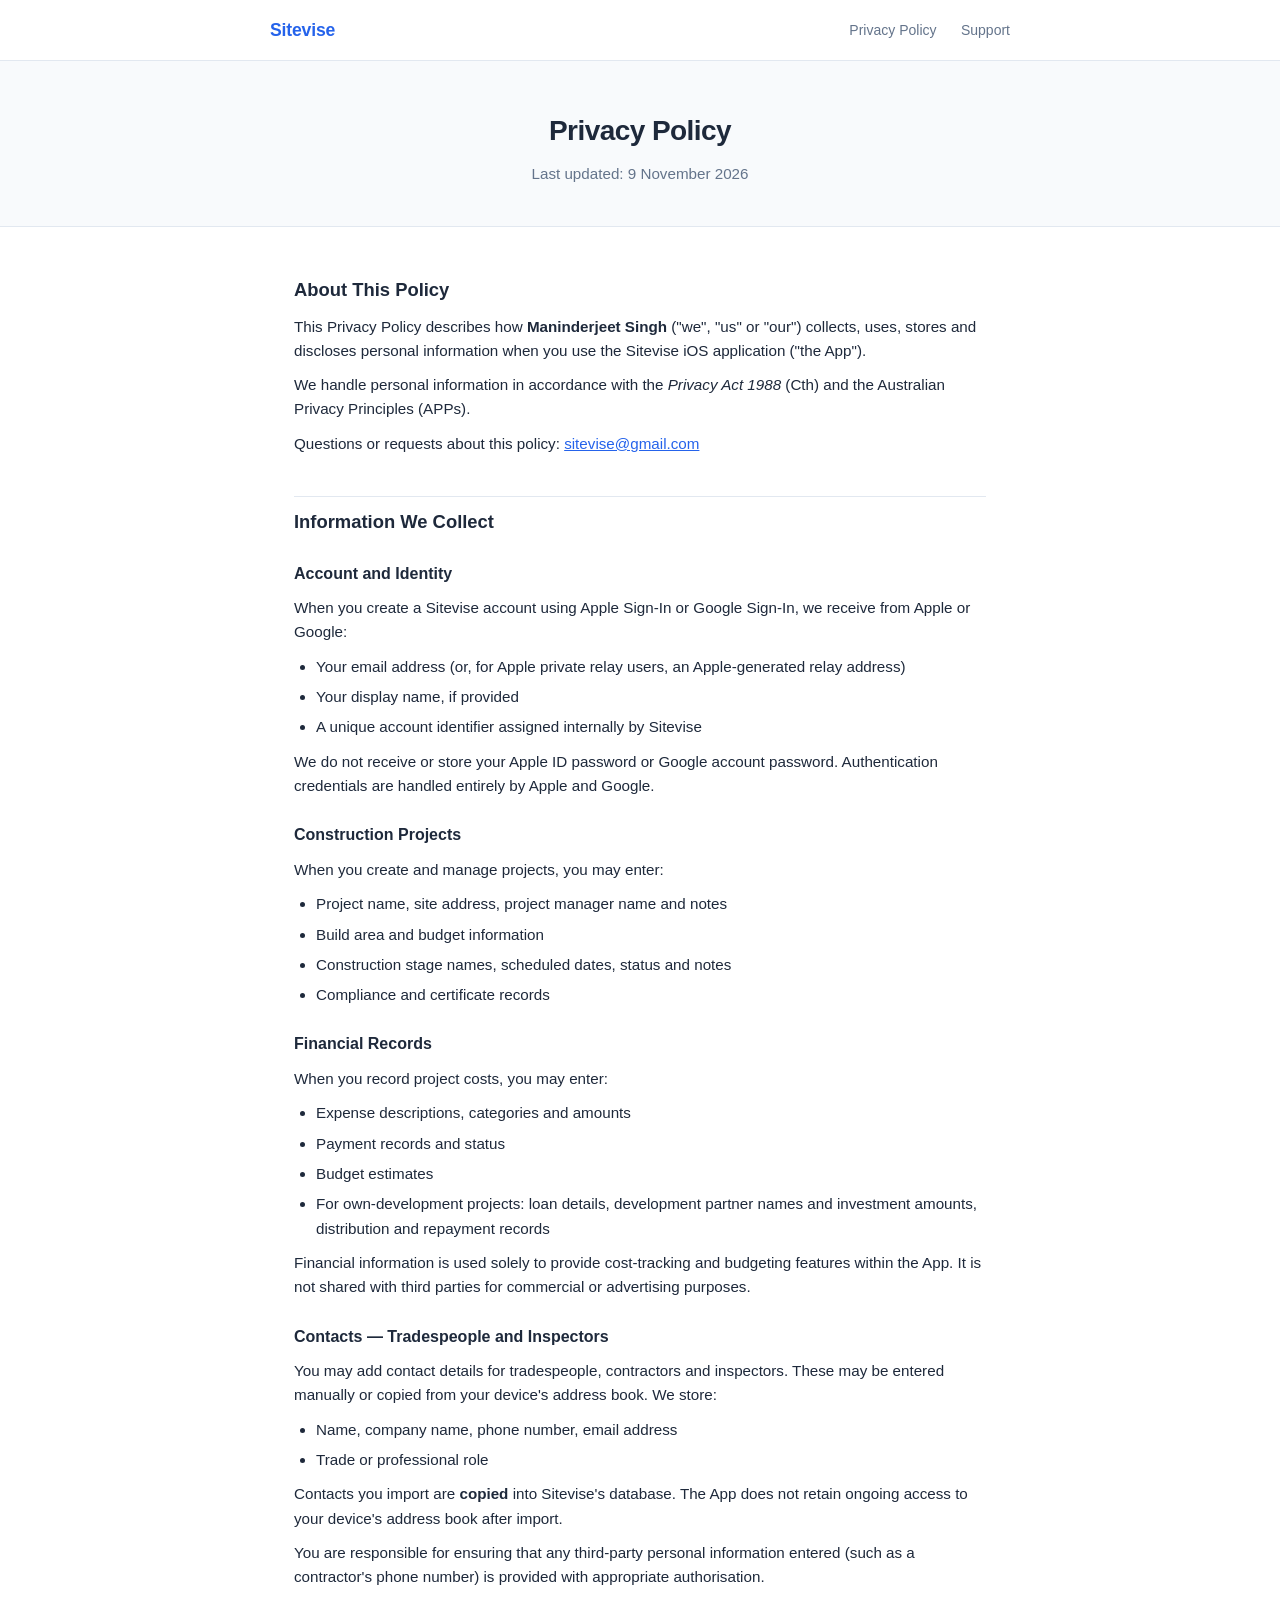
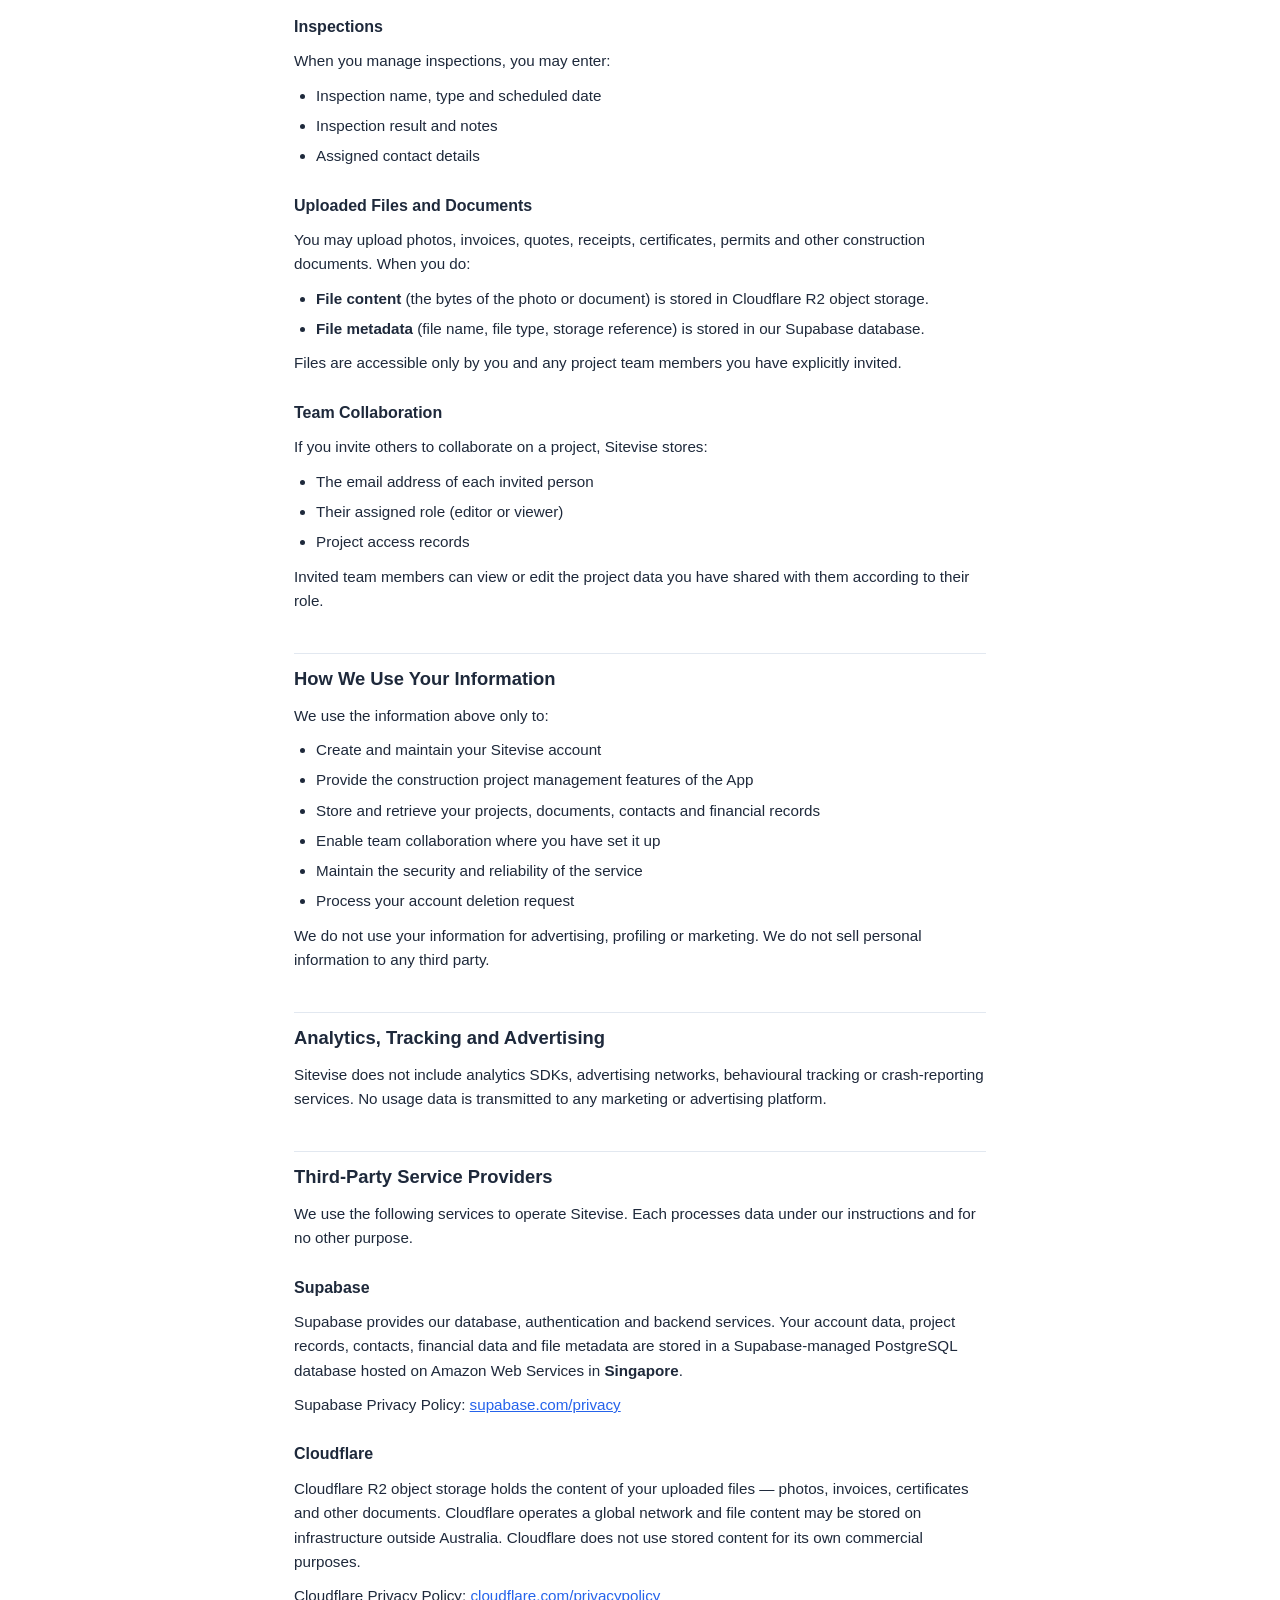
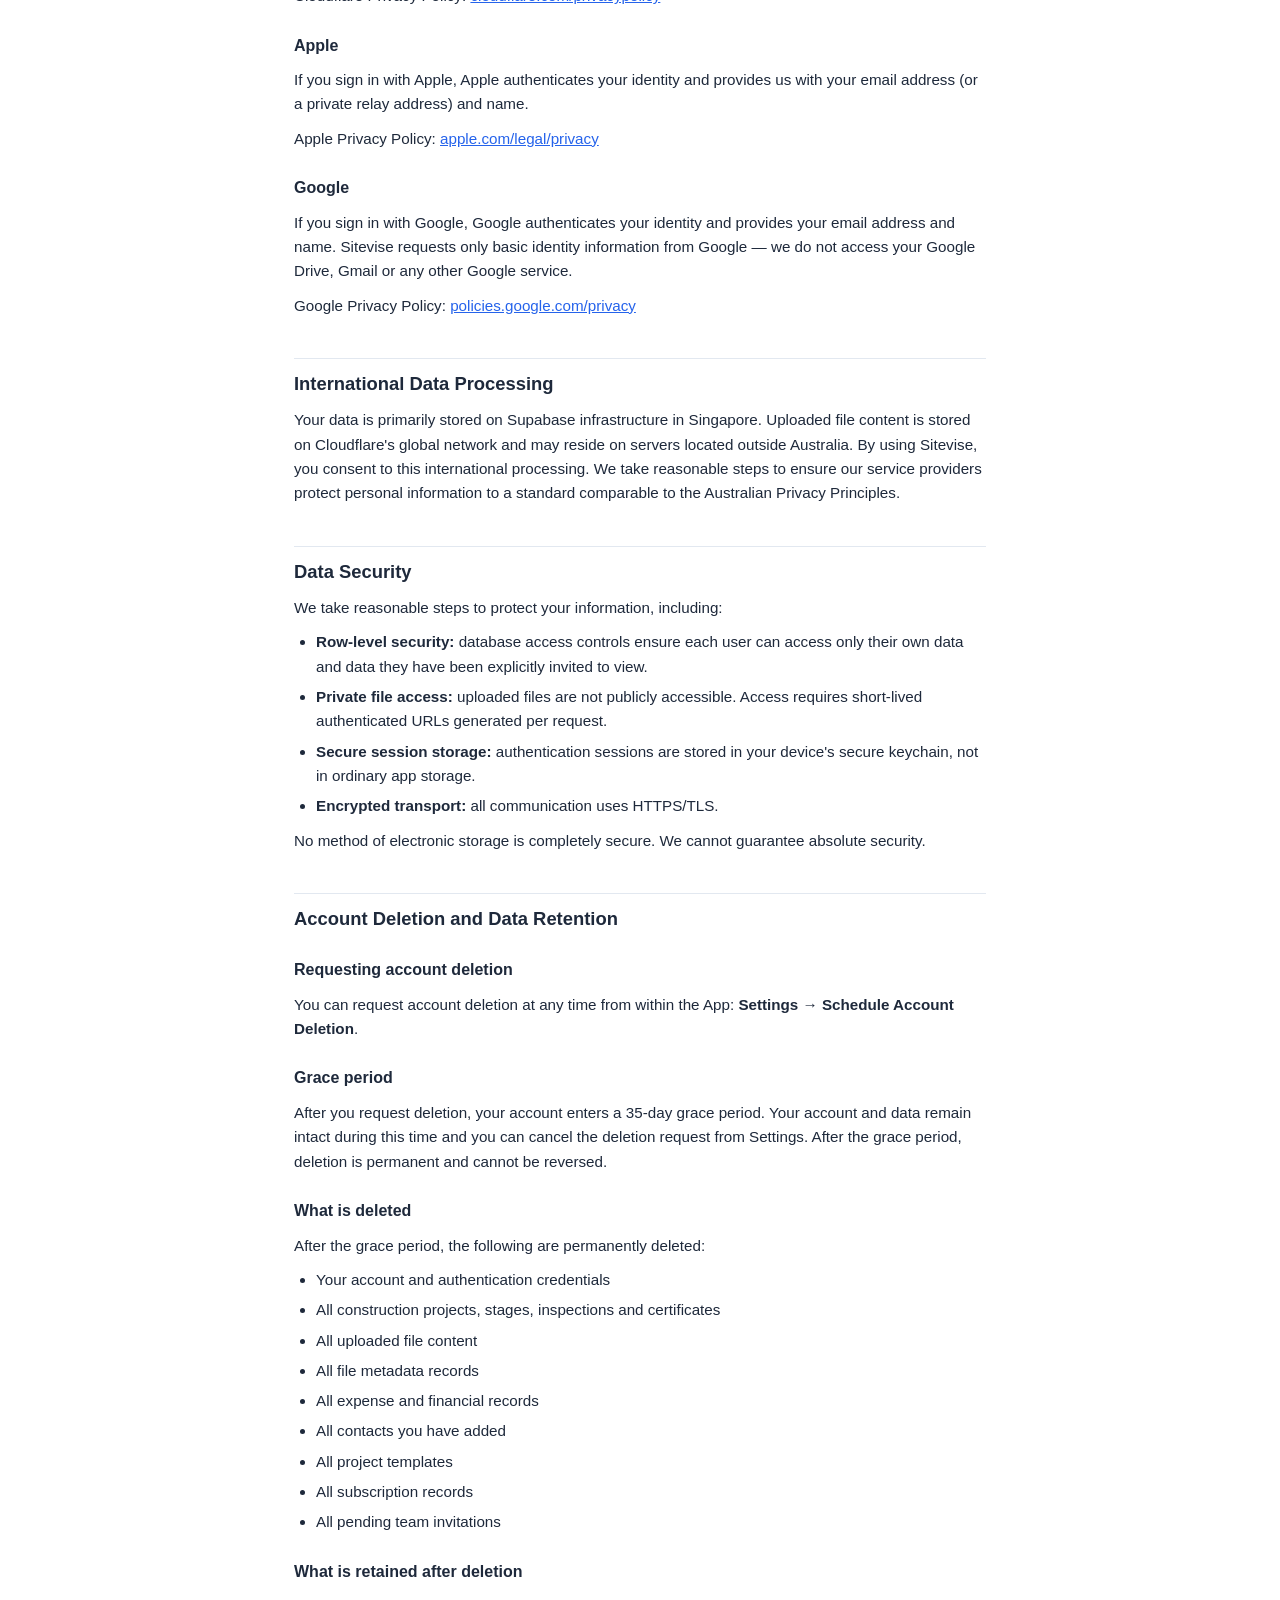
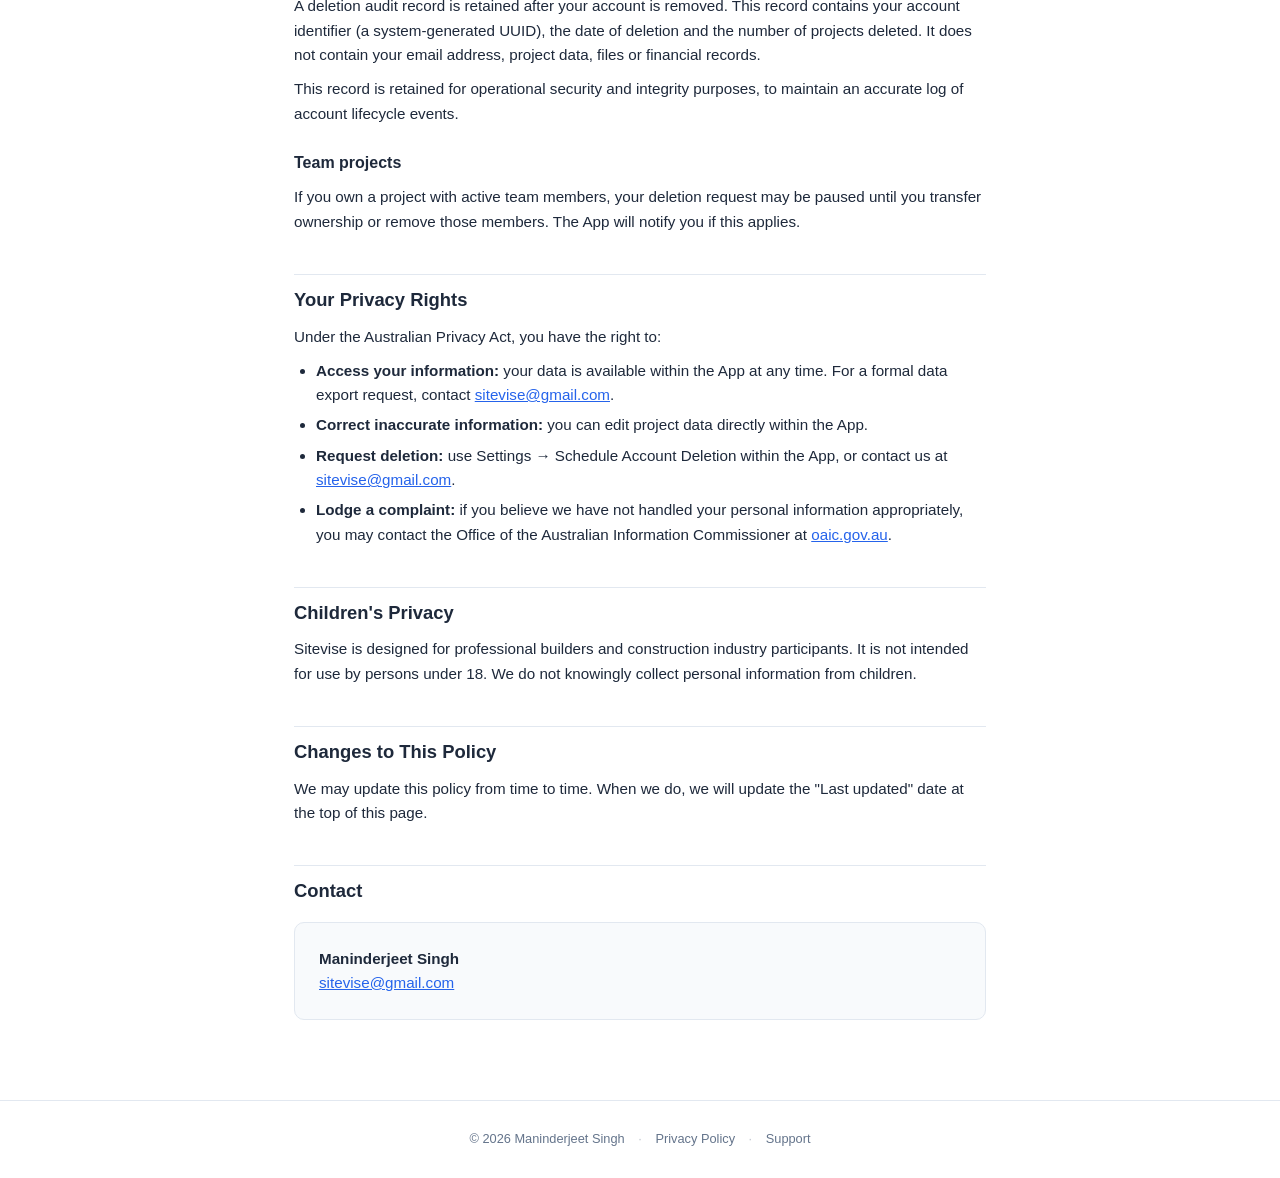
==== privacy/index.html @ a9d1f621 "Initial public site: privacy policy, support, and homepage Sole-trader legal disclosure: Maninderjee" ====
<!DOCTYPE html>
<html lang="en">
<head>
  <meta charset="UTF-8" />
  <meta name="viewport" content="width=device-width, initial-scale=1.0" />
  <title>Privacy Policy — Sitevise</title>
  <meta name="description" content="Sitevise Privacy Policy — how we collect, use, and protect your information." />
  <link rel="stylesheet" href="../style.css" />
</head>
<body>

  <header class="site-header">
    <div class="inner">
      <a class="logo" href="../">Sitevise</a>
      <nav>
        <a href="../privacy/">Privacy Policy</a>
        <a href="../support/">Support</a>
      </nav>
    </div>
  </header>

  <div class="page-hero">
    <h1>Privacy Policy</h1>
    <p class="meta">Last updated: 9 November 2026</p>
  </div>

  <main>
    <div class="prose">

      <h2>About This Policy</h2>
      <p>
        This Privacy Policy describes how <strong>Maninderjeet Singh</strong>
        ("we", "us" or "our") collects, uses, stores and discloses personal information
        when you use the Sitevise iOS application ("the App").
      </p>
      <p>
        We handle personal information in accordance with the <em>Privacy Act 1988</em>
        (Cth) and the Australian Privacy Principles (APPs).
      </p>
      <p>
        Questions or requests about this policy:
        <a href="mailto:sitevise@gmail.com">sitevise@gmail.com</a>
      </p>

      <h2>Information We Collect</h2>

      <h3>Account and Identity</h3>
      <p>
        When you create a Sitevise account using Apple Sign-In or Google Sign-In, we receive
        from Apple or Google:
      </p>
      <ul>
        <li>Your email address (or, for Apple private relay users, an Apple-generated relay address)</li>
        <li>Your display name, if provided</li>
        <li>A unique account identifier assigned internally by Sitevise</li>
      </ul>
      <p>
        We do not receive or store your Apple ID password or Google account password.
        Authentication credentials are handled entirely by Apple and Google.
      </p>

      <h3>Construction Projects</h3>
      <p>When you create and manage projects, you may enter:</p>
      <ul>
        <li>Project name, site address, project manager name and notes</li>
        <li>Build area and budget information</li>
        <li>Construction stage names, scheduled dates, status and notes</li>
        <li>Compliance and certificate records</li>
      </ul>

      <h3>Financial Records</h3>
      <p>When you record project costs, you may enter:</p>
      <ul>
        <li>Expense descriptions, categories and amounts</li>
        <li>Payment records and status</li>
        <li>Budget estimates</li>
        <li>
          For own-development projects: loan details, development partner names
          and investment amounts, distribution and repayment records
        </li>
      </ul>
      <p>
        Financial information is used solely to provide cost-tracking and budgeting features
        within the App. It is not shared with third parties for commercial or advertising
        purposes.
      </p>

      <h3>Contacts — Tradespeople and Inspectors</h3>
      <p>
        You may add contact details for tradespeople, contractors and inspectors. These may
        be entered manually or copied from your device's address book. We store:
      </p>
      <ul>
        <li>Name, company name, phone number, email address</li>
        <li>Trade or professional role</li>
      </ul>
      <p>
        Contacts you import are <strong>copied</strong> into Sitevise's database. The App
        does not retain ongoing access to your device's address book after import.
      </p>
      <p>
        You are responsible for ensuring that any third-party personal information entered
        (such as a contractor's phone number) is provided with appropriate authorisation.
      </p>

      <h3>Inspections</h3>
      <p>When you manage inspections, you may enter:</p>
      <ul>
        <li>Inspection name, type and scheduled date</li>
        <li>Inspection result and notes</li>
        <li>Assigned contact details</li>
      </ul>

      <h3>Uploaded Files and Documents</h3>
      <p>
        You may upload photos, invoices, quotes, receipts, certificates, permits and other
        construction documents. When you do:
      </p>
      <ul>
        <li>
          <strong>File content</strong> (the bytes of the photo or document) is stored
          in Cloudflare R2 object storage.
        </li>
        <li>
          <strong>File metadata</strong> (file name, file type, storage reference) is stored
          in our Supabase database.
        </li>
      </ul>
      <p>
        Files are accessible only by you and any project team members you have explicitly
        invited.
      </p>

      <h3>Team Collaboration</h3>
      <p>
        If you invite others to collaborate on a project, Sitevise stores:
      </p>
      <ul>
        <li>The email address of each invited person</li>
        <li>Their assigned role (editor or viewer)</li>
        <li>Project access records</li>
      </ul>
      <p>
        Invited team members can view or edit the project data you have shared with them
        according to their role.
      </p>

      <h2>How We Use Your Information</h2>
      <p>We use the information above only to:</p>
      <ul>
        <li>Create and maintain your Sitevise account</li>
        <li>Provide the construction project management features of the App</li>
        <li>Store and retrieve your projects, documents, contacts and financial records</li>
        <li>Enable team collaboration where you have set it up</li>
        <li>Maintain the security and reliability of the service</li>
        <li>Process your account deletion request</li>
      </ul>
      <p>
        We do not use your information for advertising, profiling or marketing.
        We do not sell personal information to any third party.
      </p>

      <h2>Analytics, Tracking and Advertising</h2>
      <p>
        Sitevise does not include analytics SDKs, advertising networks, behavioural
        tracking or crash-reporting services. No usage data is transmitted to any
        marketing or advertising platform.
      </p>

      <h2>Third-Party Service Providers</h2>
      <p>
        We use the following services to operate Sitevise. Each processes data under our
        instructions and for no other purpose.
      </p>

      <h3>Supabase</h3>
      <p>
        Supabase provides our database, authentication and backend services. Your account
        data, project records, contacts, financial data and file metadata are stored in a
        Supabase-managed PostgreSQL database hosted on Amazon Web Services in
        <strong>Singapore</strong>.
      </p>
      <p>
        Supabase Privacy Policy:
        <a href="https://supabase.com/privacy" target="_blank" rel="noopener">supabase.com/privacy</a>
      </p>

      <h3>Cloudflare</h3>
      <p>
        Cloudflare R2 object storage holds the content of your uploaded files — photos,
        invoices, certificates and other documents. Cloudflare operates a global network
        and file content may be stored on infrastructure outside Australia. Cloudflare does
        not use stored content for its own commercial purposes.
      </p>
      <p>
        Cloudflare Privacy Policy:
        <a href="https://www.cloudflare.com/privacypolicy/" target="_blank" rel="noopener">cloudflare.com/privacypolicy</a>
      </p>

      <h3>Apple</h3>
      <p>
        If you sign in with Apple, Apple authenticates your identity and provides us with
        your email address (or a private relay address) and name.
      </p>
      <p>
        Apple Privacy Policy:
        <a href="https://www.apple.com/legal/privacy/" target="_blank" rel="noopener">apple.com/legal/privacy</a>
      </p>

      <h3>Google</h3>
      <p>
        If you sign in with Google, Google authenticates your identity and provides your
        email address and name. Sitevise requests only basic identity information from
        Google — we do not access your Google Drive, Gmail or any other Google service.
      </p>
      <p>
        Google Privacy Policy:
        <a href="https://policies.google.com/privacy" target="_blank" rel="noopener">policies.google.com/privacy</a>
      </p>

      <h2>International Data Processing</h2>
      <p>
        Your data is primarily stored on Supabase infrastructure in Singapore.
        Uploaded file content is stored on Cloudflare's global network and may reside
        on servers located outside Australia. By using Sitevise, you consent to this
        international processing. We take reasonable steps to ensure our service providers
        protect personal information to a standard comparable to the Australian Privacy
        Principles.
      </p>

      <h2>Data Security</h2>
      <p>We take reasonable steps to protect your information, including:</p>
      <ul>
        <li>
          <strong>Row-level security:</strong> database access controls ensure each user
          can access only their own data and data they have been explicitly invited to view.
        </li>
        <li>
          <strong>Private file access:</strong> uploaded files are not publicly accessible.
          Access requires short-lived authenticated URLs generated per request.
        </li>
        <li>
          <strong>Secure session storage:</strong> authentication sessions are stored in
          your device's secure keychain, not in ordinary app storage.
        </li>
        <li>
          <strong>Encrypted transport:</strong> all communication uses HTTPS/TLS.
        </li>
      </ul>
      <p>
        No method of electronic storage is completely secure. We cannot guarantee
        absolute security.
      </p>

      <h2>Account Deletion and Data Retention</h2>

      <h3>Requesting account deletion</h3>
      <p>
        You can request account deletion at any time from within the App:
        <strong>Settings → Schedule Account Deletion</strong>.
      </p>

      <h3>Grace period</h3>
      <p>
        After you request deletion, your account enters a 35-day grace period. Your account
        and data remain intact during this time and you can cancel the deletion request from
        Settings. After the grace period, deletion is permanent and cannot be reversed.
      </p>

      <h3>What is deleted</h3>
      <p>
        After the grace period, the following are permanently deleted:
      </p>
      <ul>
        <li>Your account and authentication credentials</li>
        <li>All construction projects, stages, inspections and certificates</li>
        <li>All uploaded file content</li>
        <li>All file metadata records</li>
        <li>All expense and financial records</li>
        <li>All contacts you have added</li>
        <li>All project templates</li>
        <li>All subscription records</li>
        <li>All pending team invitations</li>
      </ul>

      <h3>What is retained after deletion</h3>
      <p>
        A deletion audit record is retained after your account is removed. This record
        contains your account identifier (a system-generated UUID), the date of deletion
        and the number of projects deleted. It does not contain your email address,
        project data, files or financial records.
      </p>
      <p>
        This record is retained for operational security and integrity purposes, to
        maintain an accurate log of account lifecycle events.
      </p>

      <h3>Team projects</h3>
      <p>
        If you own a project with active team members, your deletion request may be
        paused until you transfer ownership or remove those members. The App will
        notify you if this applies.
      </p>

      <h2>Your Privacy Rights</h2>
      <p>Under the Australian Privacy Act, you have the right to:</p>
      <ul>
        <li>
          <strong>Access your information:</strong> your data is available within the App
          at any time. For a formal data export request, contact
          <a href="mailto:sitevise@gmail.com">sitevise@gmail.com</a>.
        </li>
        <li>
          <strong>Correct inaccurate information:</strong> you can edit project data
          directly within the App.
        </li>
        <li>
          <strong>Request deletion:</strong> use Settings → Schedule Account Deletion within
          the App, or contact us at
          <a href="mailto:sitevise@gmail.com">sitevise@gmail.com</a>.
        </li>
        <li>
          <strong>Lodge a complaint:</strong> if you believe we have not handled your personal
          information appropriately, you may contact the Office of the Australian Information
          Commissioner at
          <a href="https://www.oaic.gov.au" target="_blank" rel="noopener">oaic.gov.au</a>.
        </li>
      </ul>

      <h2>Children's Privacy</h2>
      <p>
        Sitevise is designed for professional builders and construction industry participants.
        It is not intended for use by persons under 18. We do not knowingly collect
        personal information from children.
      </p>

      <h2>Changes to This Policy</h2>
      <p>
        We may update this policy from time to time. When we do, we will update the
        "Last updated" date at the top of this page.
      </p>

      <h2>Contact</h2>
      <div class="contact-block">
        <p><strong>Maninderjeet Singh</strong></p>
        <p><a href="mailto:sitevise@gmail.com">sitevise@gmail.com</a></p>
      </div>

    </div>
  </main>

  <footer class="site-footer">
    <span>© 2026 Maninderjeet Singh</span>
    <span class="sep">·</span>
    <a href="../privacy/">Privacy Policy</a>
    <span class="sep">·</span>
    <a href="../support/">Support</a>
  </footer>

</body>
</html>
---- style.css ----
/* Sitevise – shared website styles */

*, *::before, *::after { box-sizing: border-box; margin: 0; padding: 0; }

:root {
  --blue:   #2563EB;
  --blue-d: #1D4ED8;
  --text:   #1E293B;
  --muted:  #64748B;
  --border: #E2E8F0;
  --bg:     #F8FAFC;
  --white:  #FFFFFF;
  --radius: 10px;
  --max:    740px;
}

html { font-size: 16px; }

body {
  font-family: -apple-system, BlinkMacSystemFont, "Segoe UI", Helvetica, Arial, sans-serif;
  color: var(--text);
  background: var(--white);
  line-height: 1.6;
  -webkit-font-smoothing: antialiased;
}

/* ── Layout ─────────────────────────────────────────────────────────────── */

.site-header {
  background: var(--white);
  border-bottom: 1px solid var(--border);
  padding: 0 24px;
}
.site-header .inner {
  max-width: var(--max);
  margin: 0 auto;
  height: 60px;
  display: flex;
  align-items: center;
  justify-content: space-between;
}
.site-header .logo {
  font-weight: 700;
  font-size: 1.1rem;
  color: var(--blue);
  text-decoration: none;
  letter-spacing: -0.01em;
}
.site-header nav a {
  font-size: 0.875rem;
  color: var(--muted);
  text-decoration: none;
  margin-left: 20px;
}
.site-header nav a:hover { color: var(--text); }

.page-hero {
  background: var(--bg);
  border-bottom: 1px solid var(--border);
  padding: 48px 24px 40px;
  text-align: center;
}
.page-hero h1 {
  font-size: 1.75rem;
  font-weight: 700;
  color: var(--text);
  letter-spacing: -0.02em;
}
.page-hero p {
  margin-top: 8px;
  font-size: 0.95rem;
  color: var(--muted);
}

main {
  max-width: var(--max);
  margin: 0 auto;
  padding: 48px 24px 80px;
}

/* ── Home hero ───────────────────────────────────────────────────────────── */

.hero {
  text-align: center;
  padding: 80px 24px 48px;
  max-width: var(--max);
  margin: 0 auto;
}
.hero h1 {
  font-size: 2.25rem;
  font-weight: 700;
  color: var(--text);
  letter-spacing: -0.025em;
  line-height: 1.2;
}
.hero p {
  margin-top: 16px;
  font-size: 1.1rem;
  color: var(--muted);
  max-width: 480px;
  margin-left: auto;
  margin-right: auto;
}
.hero-badge {
  display: inline-block;
  background: #EFF6FF;
  color: var(--blue);
  font-size: 0.8rem;
  font-weight: 600;
  letter-spacing: 0.04em;
  text-transform: uppercase;
  padding: 4px 12px;
  border-radius: 100px;
  margin-bottom: 20px;
}

.card-grid {
  display: grid;
  grid-template-columns: repeat(auto-fit, minmax(280px, 1fr));
  gap: 20px;
  max-width: var(--max);
  margin: 48px auto 0;
  padding: 0 24px 80px;
}
.card {
  background: var(--white);
  border: 1px solid var(--border);
  border-radius: var(--radius);
  padding: 32px 28px;
  text-decoration: none;
  color: inherit;
  transition: box-shadow 0.15s, border-color 0.15s;
}
.card:hover {
  border-color: var(--blue);
  box-shadow: 0 4px 16px rgba(37, 99, 235, 0.08);
}
.card-icon {
  width: 40px;
  height: 40px;
  background: #EFF6FF;
  border-radius: 10px;
  display: flex;
  align-items: center;
  justify-content: center;
  font-size: 1.3rem;
  margin-bottom: 16px;
}
.card h2 {
  font-size: 1.1rem;
  font-weight: 600;
  color: var(--text);
  margin-bottom: 8px;
}
.card p {
  font-size: 0.9rem;
  color: var(--muted);
  line-height: 1.55;
}
.card .arrow {
  display: inline-block;
  margin-top: 16px;
  font-size: 0.875rem;
  color: var(--blue);
  font-weight: 500;
}

/* ── Prose (privacy / support) ──────────────────────────────────────────── */

.prose h2 {
  font-size: 1.15rem;
  font-weight: 700;
  color: var(--text);
  margin-top: 40px;
  margin-bottom: 10px;
  padding-top: 10px;
  border-top: 1px solid var(--border);
}
.prose h2:first-child { margin-top: 0; border-top: none; padding-top: 0; }

.prose h3 {
  font-size: 1rem;
  font-weight: 600;
  color: var(--text);
  margin-top: 24px;
  margin-bottom: 8px;
}

.prose p {
  margin-top: 10px;
  font-size: 0.95rem;
  color: var(--text);
}

.prose ul, .prose ol {
  margin-top: 10px;
  padding-left: 22px;
}
.prose li {
  font-size: 0.95rem;
  margin-bottom: 6px;
  color: var(--text);
}

.prose a { color: var(--blue); }
.prose a:hover { color: var(--blue-d); }

.prose .meta {
  font-size: 0.85rem;
  color: var(--muted);
  margin-top: 4px;
}

/* ── Support steps ──────────────────────────────────────────────────────── */

.step-list { list-style: none; padding: 0; margin-top: 12px; }
.step-list li {
  display: flex;
  gap: 14px;
  align-items: flex-start;
  padding: 14px 0;
  border-bottom: 1px solid var(--border);
  font-size: 0.95rem;
}
.step-list li:last-child { border-bottom: none; }
.step-num {
  flex-shrink: 0;
  width: 26px;
  height: 26px;
  border-radius: 50%;
  background: #EFF6FF;
  color: var(--blue);
  font-size: 0.8rem;
  font-weight: 700;
  display: flex;
  align-items: center;
  justify-content: center;
  margin-top: 1px;
}

.contact-block {
  background: var(--bg);
  border: 1px solid var(--border);
  border-radius: var(--radius);
  padding: 24px;
  margin-top: 16px;
}
.contact-block p { margin-top: 0; }
.contact-block a { color: var(--blue); font-weight: 500; }

/* ── Footer ─────────────────────────────────────────────────────────────── */

.site-footer {
  border-top: 1px solid var(--border);
  padding: 28px 24px;
  text-align: center;
  font-size: 0.8rem;
  color: var(--muted);
}
.site-footer a { color: var(--muted); text-decoration: none; }
.site-footer a:hover { color: var(--text); }
.site-footer .sep { margin: 0 10px; opacity: 0.4; }
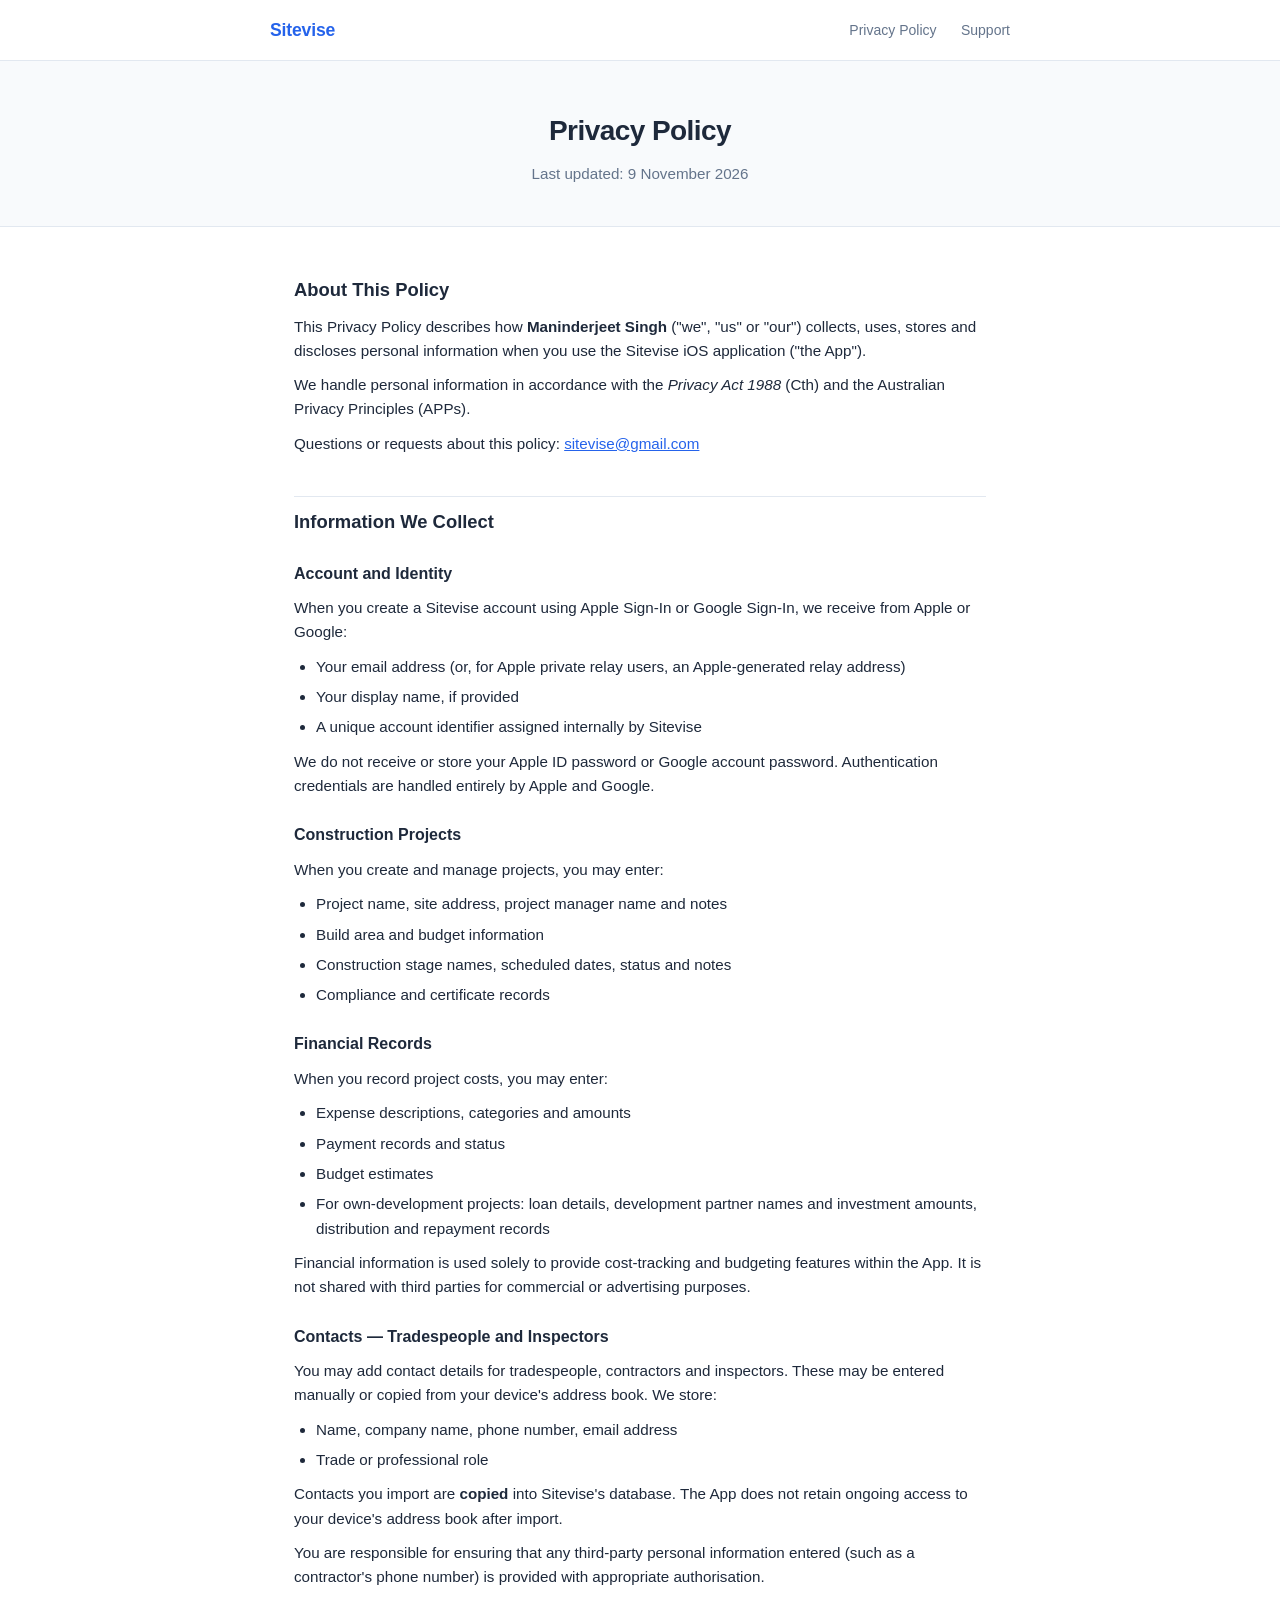
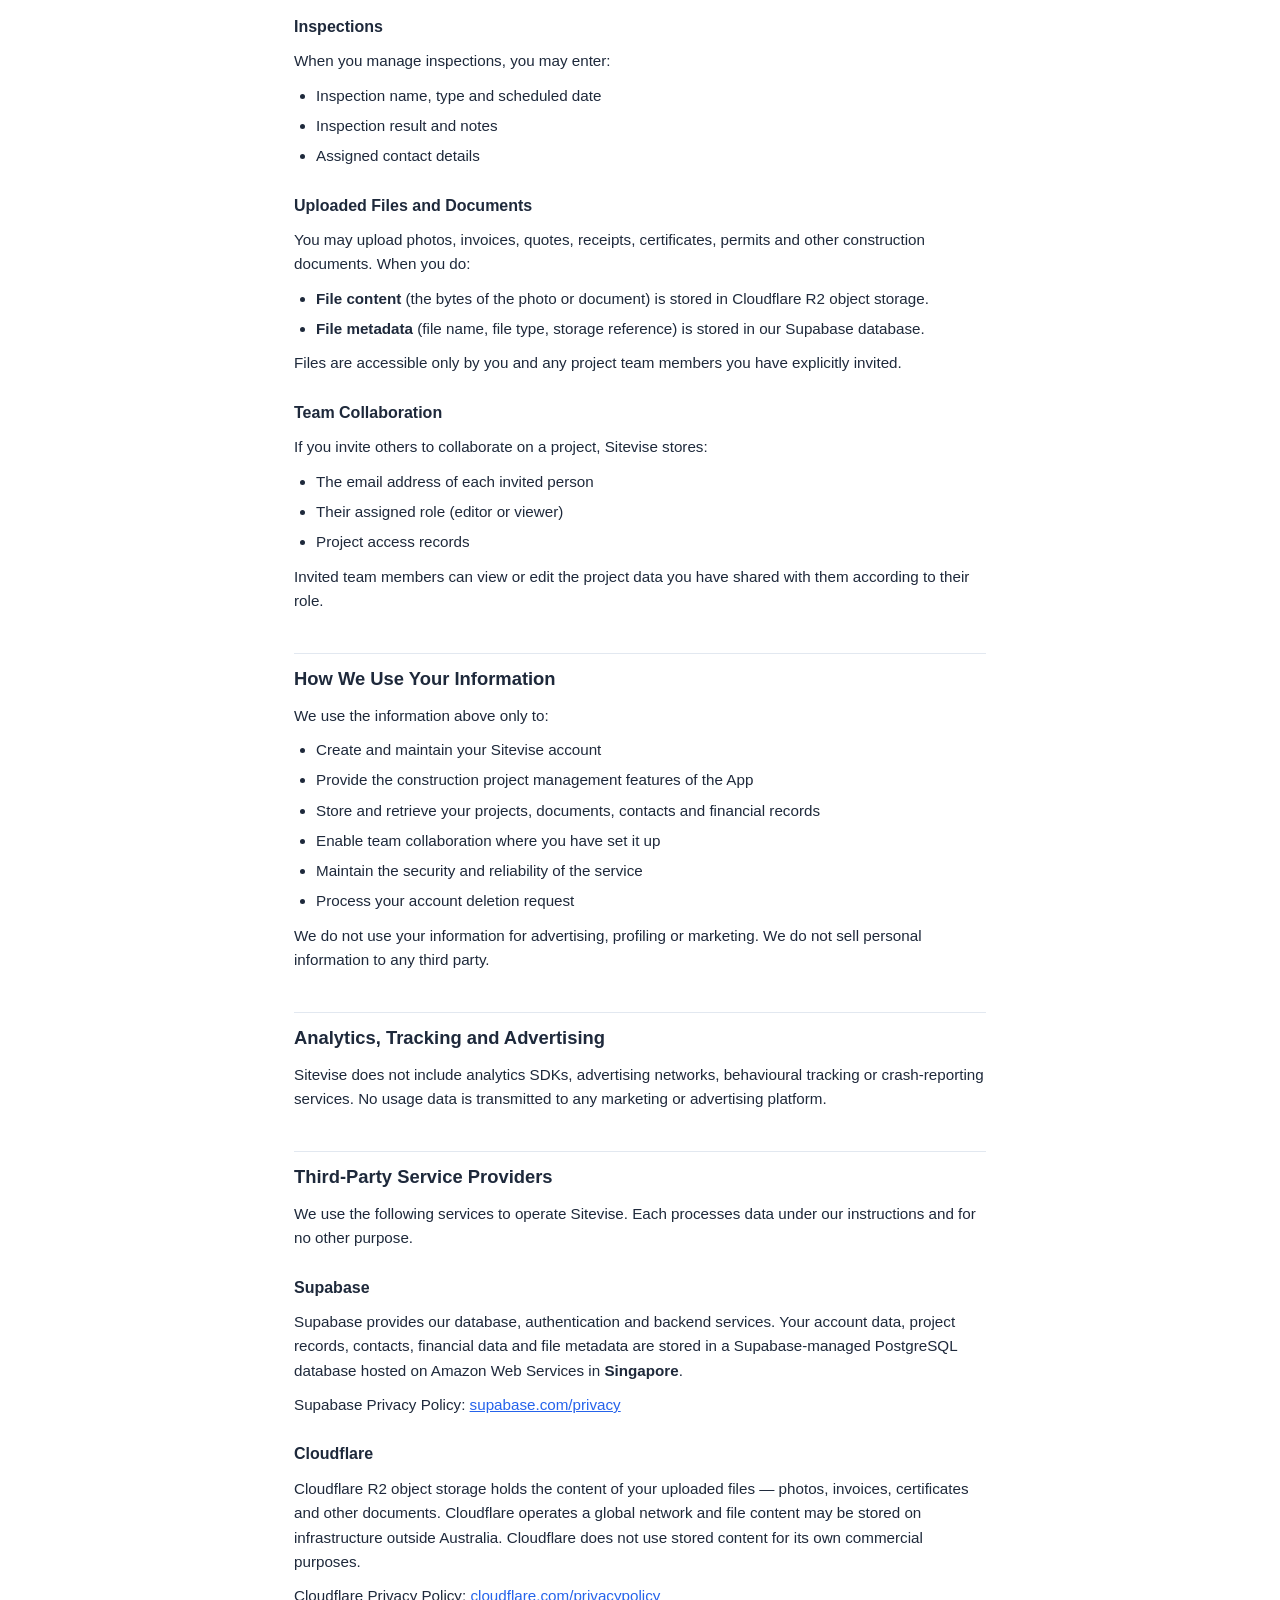
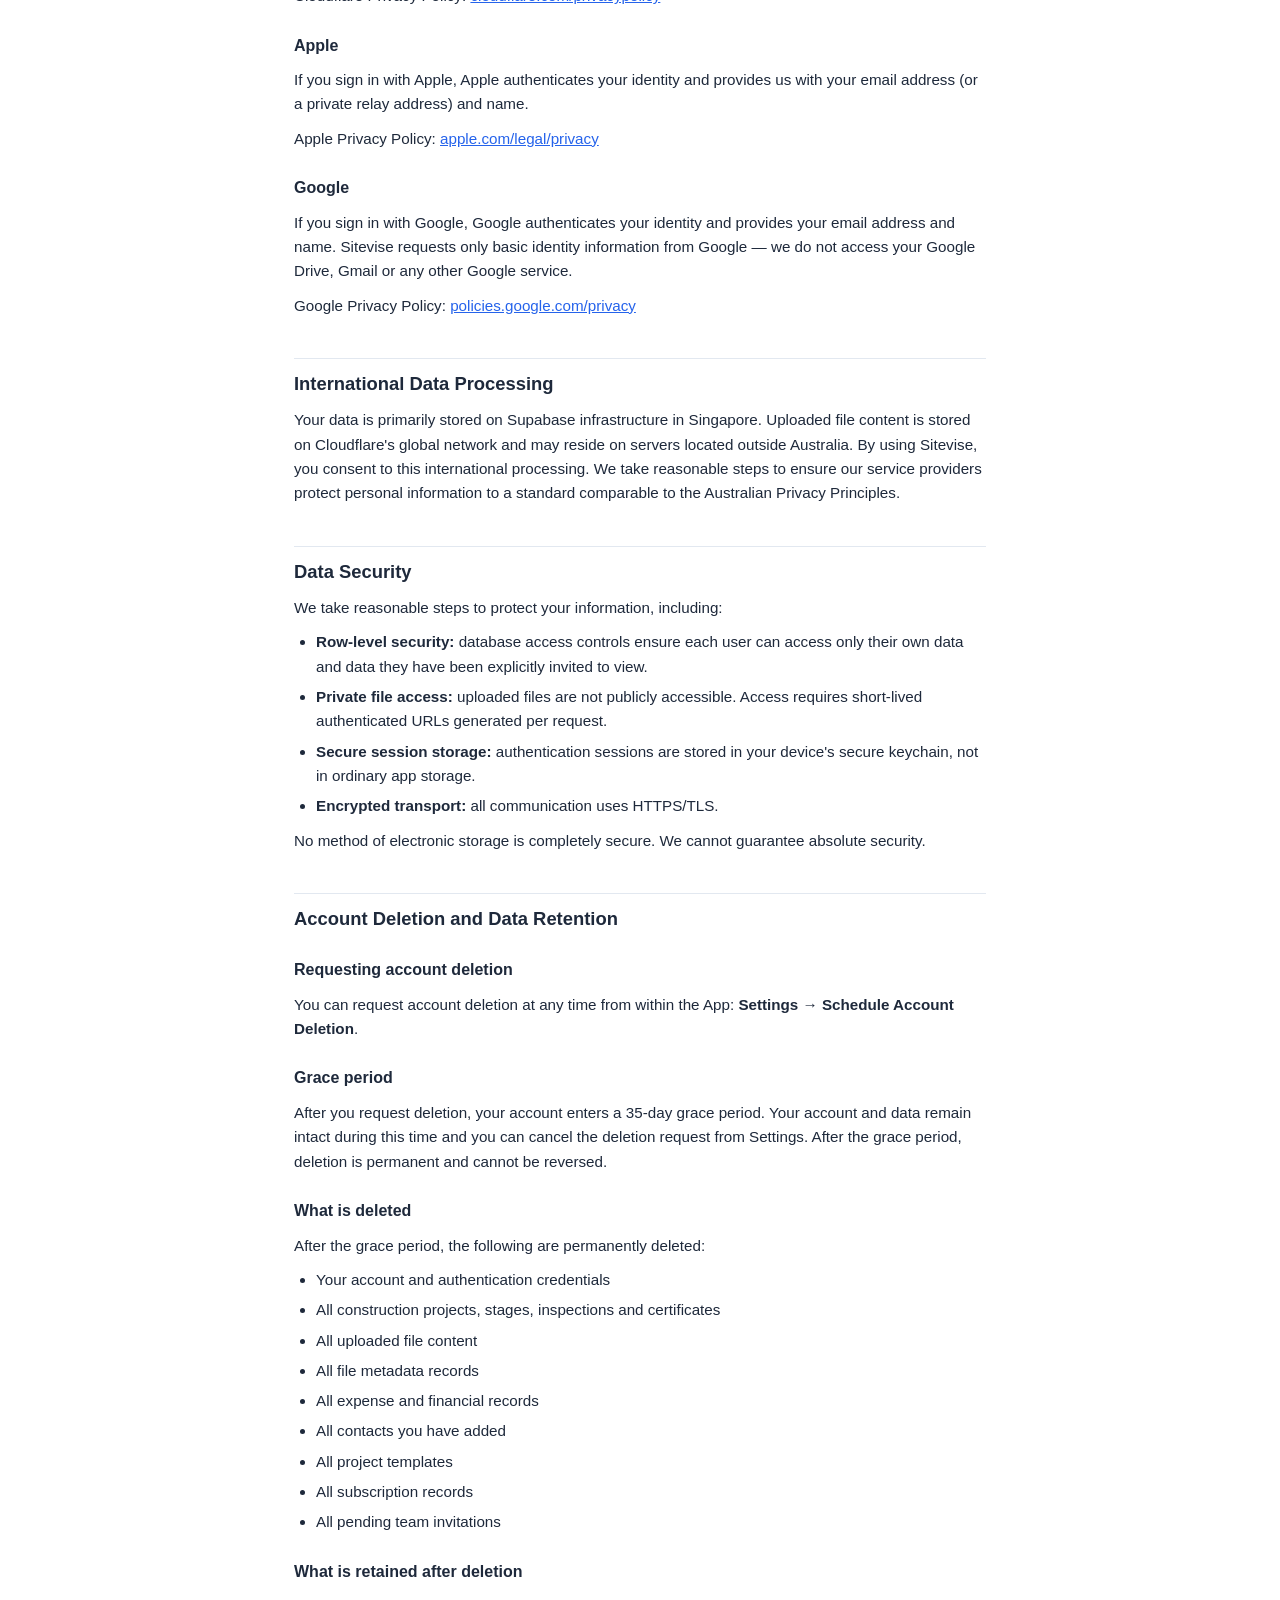
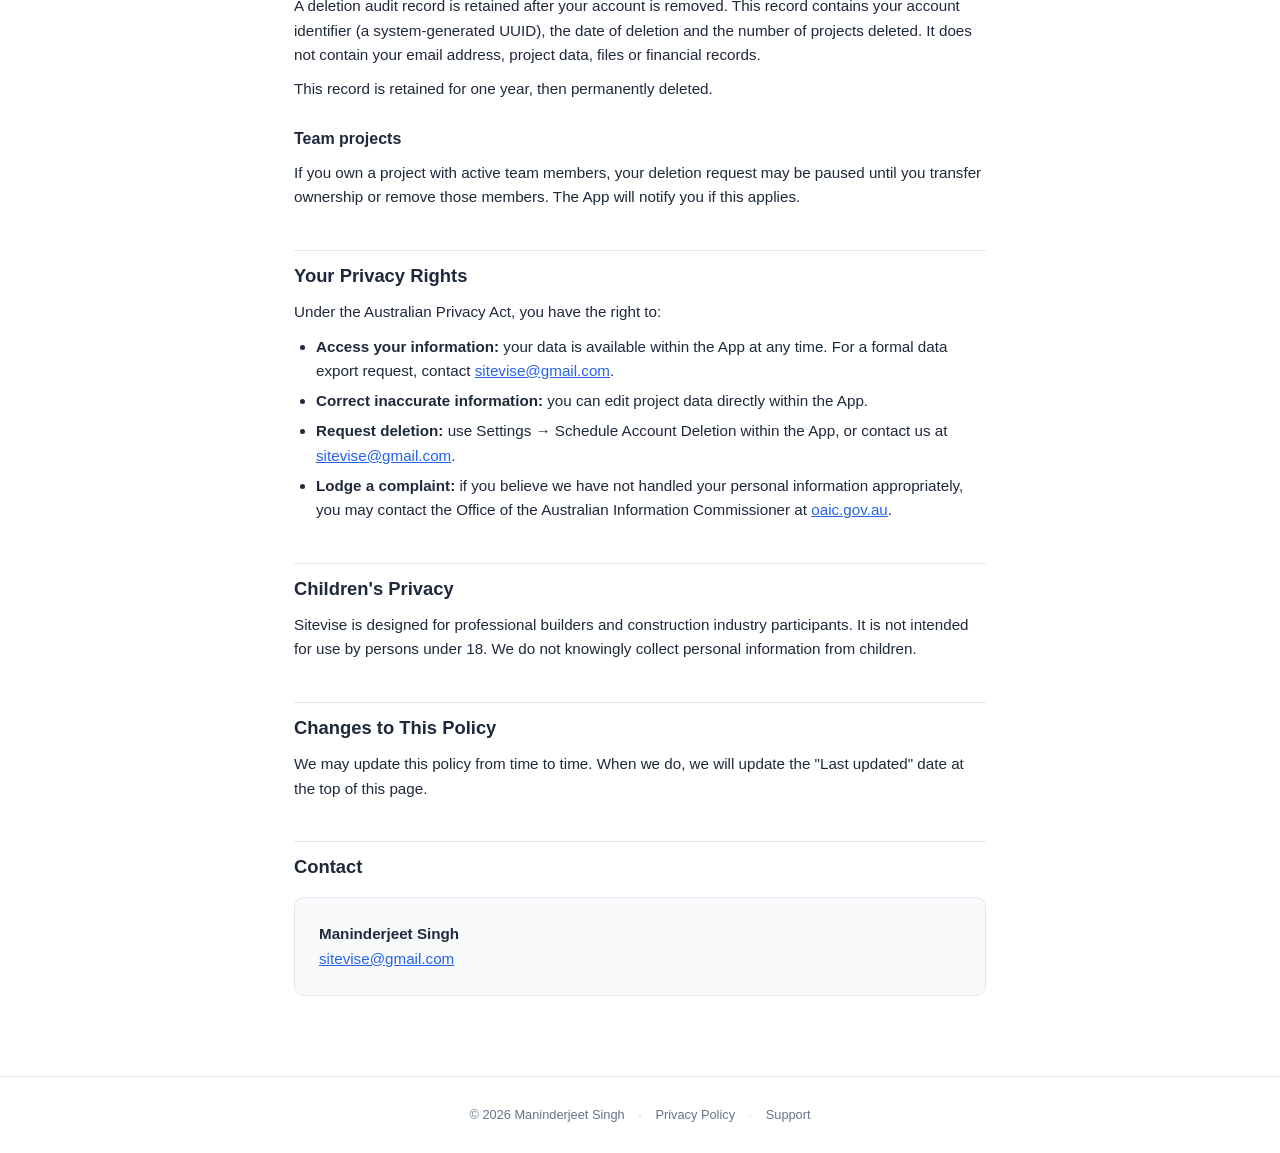
==== commit a689fcae: "Update deletion audit retention period to one year Backend cleanup (migration 0042 + process-account" ====
--- a/privacy/index.html
+++ b/privacy/index.html
@@ -291,8 +291,7 @@
         project data, files or financial records.
       </p>
       <p>
-        This record is retained for operational security and integrity purposes, to
-        maintain an accurate log of account lifecycle events.
+        This record is retained for one year, then permanently deleted.
       </p>
 
       <h3>Team projects</h3>
